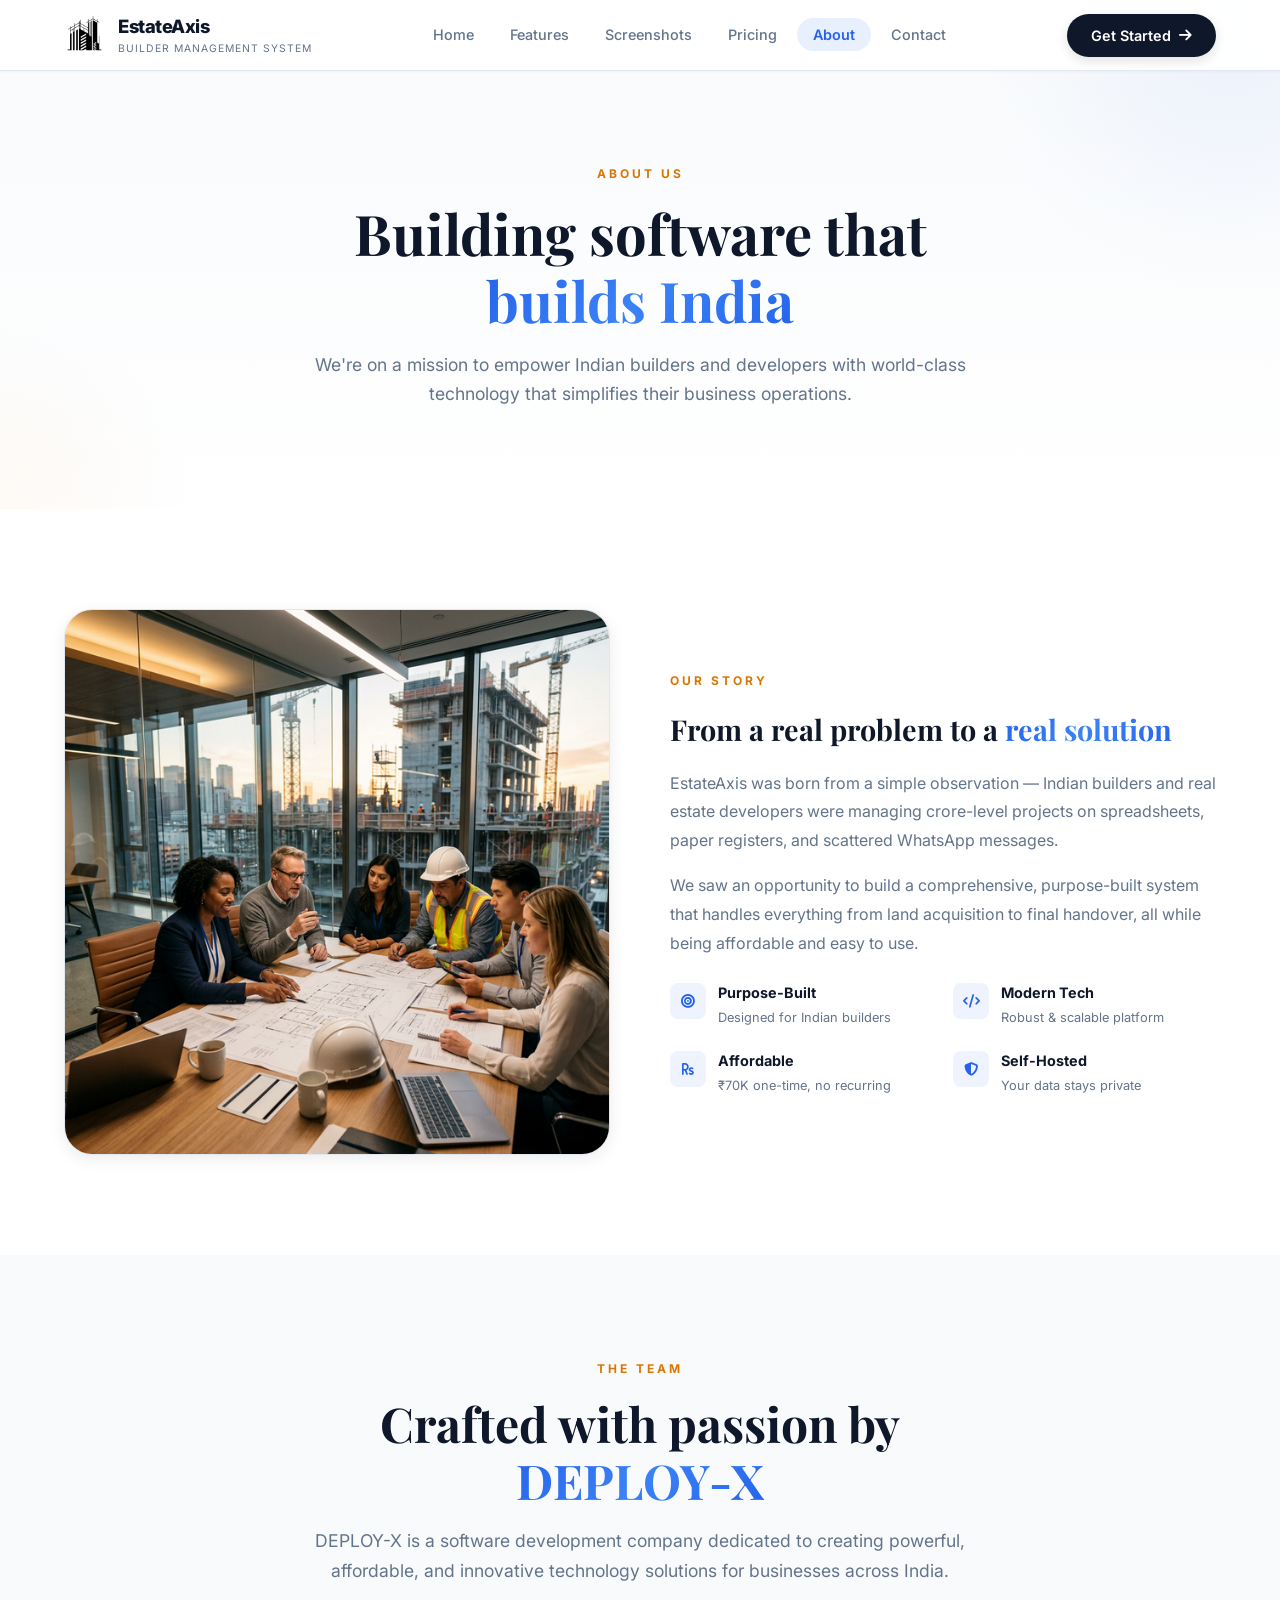
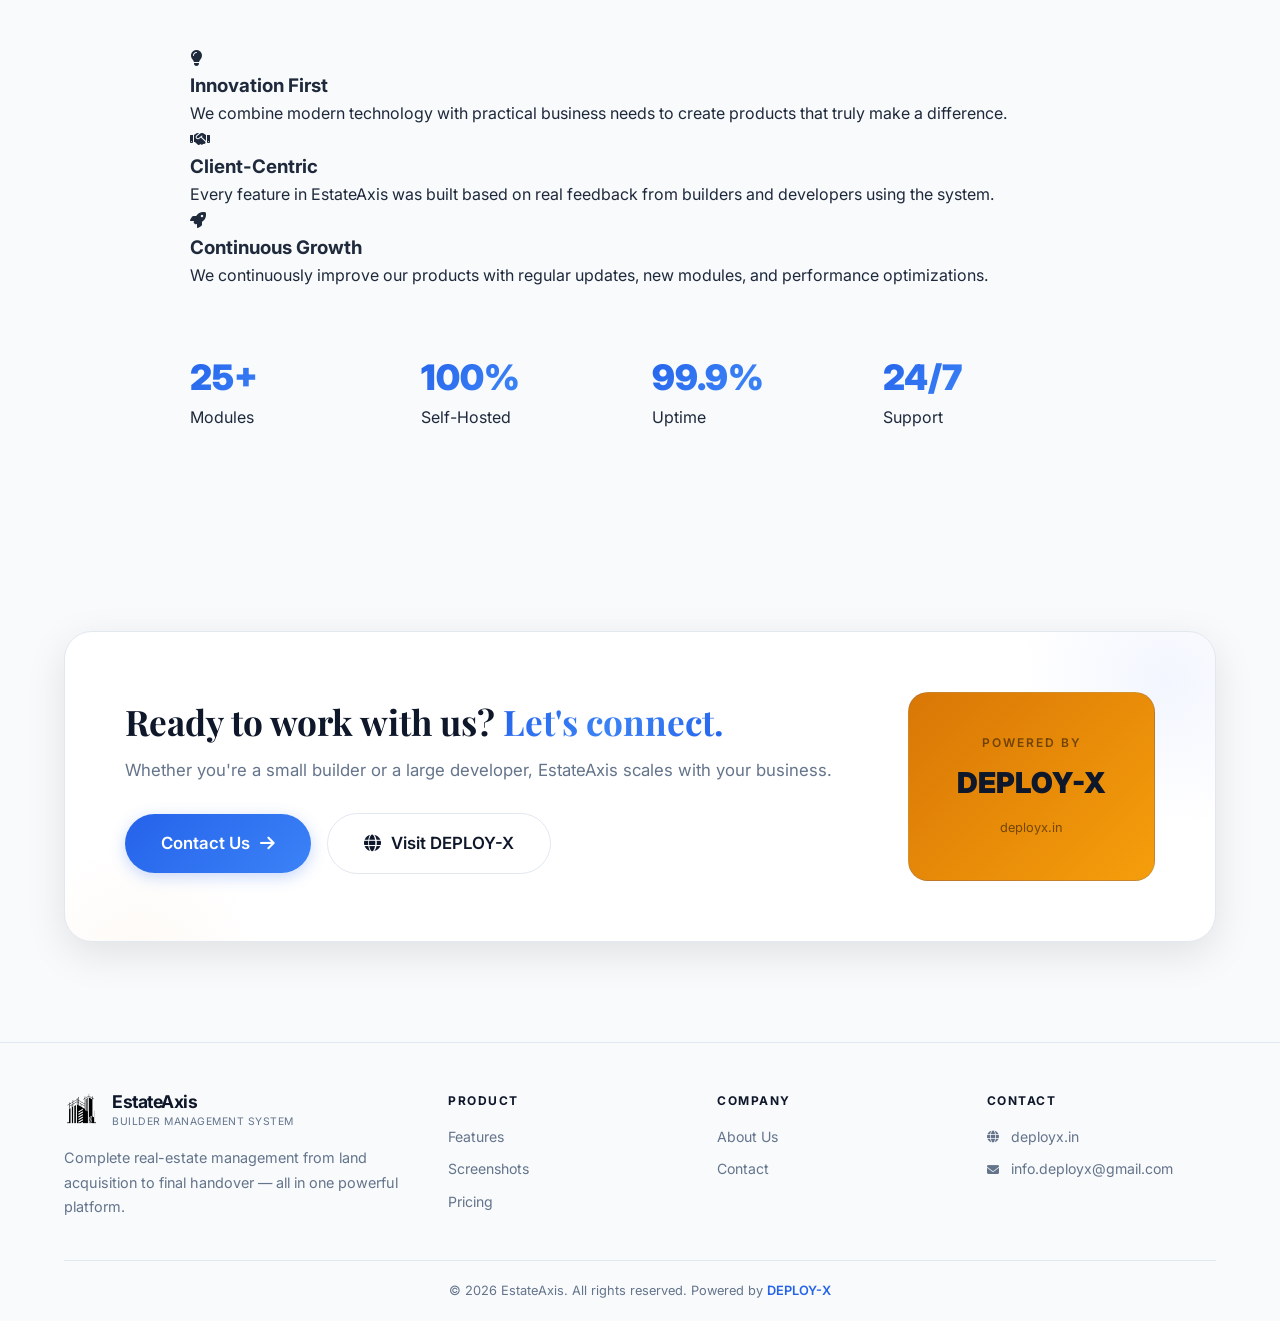
==== about.html @ f469ba67 "feat: complete UI redesign, SEO enhancements, and 3D monitor mockup" ====
<!DOCTYPE html>
<html lang="en">

<head>
    <meta charset="UTF-8">
    <meta name="viewport" content="width=device-width, initial-scale=1.0">
    <title>About Us — EstateAxis Real Estate ERP by DEPLOY-X</title>
    <meta name="description"
        content="Learn about DEPLOY-X, the team of expert developers behind EstateAxis Builder Management System. We build high-performance real estate ERPs and builders software.">
    <meta name="keywords"
        content="DEPLOY-X team, about builder management system, realestate management system developers, builders software company, real estate erp agency">
    <meta name="author" content="DEPLOY-X">
    <meta name="robots" content="index, follow">

    <!-- Open Graph / Facebook -->
    <meta property="og:type" content="website">
    <meta property="og:url" content="https://deployx.in/about.html">
    <meta property="og:title" content="About Us — EstateAxis Real Estate ERP by DEPLOY-X">
    <meta property="og:description"
        content="Learn about DEPLOY-X, the team of expert developers behind EstateAxis Builder Management System. We build high-performance real estate ERPs and builders software.">

    <!-- Twitter -->
    <meta property="twitter:card" content="summary_large_image">
    <meta property="twitter:url" content="https://deployx.in/about.html">
    <meta property="twitter:title" content="About Us — EstateAxis Real Estate ERP by DEPLOY-X">
    <meta property="twitter:description"
        content="Learn about DEPLOY-X, the team of expert developers behind EstateAxis Builder Management System. We build high-performance real estate ERPs and builders software.">

    <link rel="canonical" href="https://deployx.in/about.html">
    <link rel="icon" href="images/logo.png" type="image/png">
    <link
        href="https://fonts.googleapis.com/css2?family=Inter:wght@300;400;500;600;700;800;900&family=Playfair+Display:ital,wght@0,400;0,700;1,400;1,700&display=swap"
        rel="stylesheet">
    <link rel="stylesheet" href="https://cdnjs.cloudflare.com/ajax/libs/font-awesome/6.5.1/css/all.min.css">
    <link rel="stylesheet" href="css/style.css">
    <link rel="stylesheet" href="css/pages.css">
</head>

<body>
    <!-- Navigation -->
    <nav class="navbar" id="navbar">
        <div class="container nav-container">
            <a href="index.html" class="nav-brand">
                <img src="images/logo.png" alt="EstateAxis Logo" class="nav-logo">
                <div class="nav-brand-text">
                    <span class="brand-name">EstateAxis</span>
                    <span class="brand-tagline">Builder Management System</span>
                </div>
            </a>
            <button class="nav-toggle" id="navToggle" aria-label="Toggle navigation">
                <span></span><span></span><span></span>
            </button>
            <ul class="nav-links" id="navLinks">
                <li><a href="index.html">Home</a></li>
                <li><a href="features.html">Features</a></li>
                <li><a href="screenshots.html">Screenshots</a></li>
                <li><a href="pricing.html">Pricing</a></li>
                <li><a href="about.html" class="active">About</a></li>
                <li><a href="contact.html">Contact</a></li>
            </ul>
            <a href="contact.html" class="nav-cta">Get Started <i class="fas fa-arrow-right"></i></a>
        </div>
    </nav>

    <!-- Hero -->
    <section class="page-hero">
        <div class="container">
            <div class="section-header">
                <span class="section-label">ABOUT US</span>
                <h1 class="section-title">Building software that <span class="text-gradient">builds India</span></h1>
                <p class="section-desc">We're on a mission to empower Indian builders and developers with world-class
                    technology that simplifies their business operations.</p>
            </div>
        </div>
    </section>

    <!-- About Story -->
    <section class="about-section">
        <div class="container">
            <div class="about-grid">
                <div class="about-image" data-aos="fade-right">
                    <img src="images/about_team.png" alt="DEPLOY-X Team working on EstateAxis">
                </div>
                <div class="about-text" data-aos="fade-left">
                    <span class="section-label">OUR STORY</span>
                    <h3>From a real problem to a <span class="text-gradient">real solution</span></h3>
                    <p>EstateAxis was born from a simple observation — Indian builders and real estate developers were
                        managing crore-level projects on spreadsheets, paper registers, and scattered WhatsApp messages.
                    </p>
                    <p>We saw an opportunity to build a comprehensive, purpose-built system that handles everything from
                        land acquisition to final handover, all while being affordable and easy to use.</p>
                    <div class="about-highlights">
                        <div class="highlight-item">
                            <i class="fas fa-bullseye"></i>
                            <div>
                                <h4>Purpose-Built</h4>
                                <p>Designed for Indian builders</p>
                            </div>
                        </div>
                        <div class="highlight-item">
                            <i class="fas fa-code"></i>
                            <div>
                                <h4>Modern Tech</h4>
                                <p>Robust &amp; scalable platform</p>
                            </div>
                        </div>
                        <div class="highlight-item">
                            <i class="fas fa-rupee-sign"></i>
                            <div>
                                <h4>Affordable</h4>
                                <p>₹70K one-time, no recurring</p>
                            </div>
                        </div>
                        <div class="highlight-item">
                            <i class="fas fa-shield-alt"></i>
                            <div>
                                <h4>Self-Hosted</h4>
                                <p>Your data stays private</p>
                            </div>
                        </div>
                    </div>
                </div>
            </div>
        </div>
    </section>

    <!-- Built By DEPLOY-X -->
    <section class="timeline-section">
        <div class="container">
            <div class="section-header">
                <span class="section-label">THE TEAM</span>
                <h2 class="section-title">Crafted with passion by <span class="text-gradient">DEPLOY-X</span></h2>
                <p class="section-desc">DEPLOY-X is a software development company dedicated to creating powerful,
                    affordable, and innovative technology solutions for businesses across India.</p>
            </div>

            <div style="max-width: 900px; margin: 0 auto;">
                <div class="why-grid" style="grid-template-columns: repeat(3, 1fr); gap: 24px;">
                    <div class="why-card" data-aos="fade-up">
                        <div class="why-icon"><i class="fas fa-lightbulb"></i></div>
                        <h3>Innovation First</h3>
                        <p>We combine modern technology with practical business needs to create products that truly make
                            a difference.</p>
                    </div>
                    <div class="why-card" data-aos="fade-up" data-delay="100">
                        <div class="why-icon"><i class="fas fa-handshake"></i></div>
                        <h3>Client-Centric</h3>
                        <p>Every feature in EstateAxis was built based on real feedback from builders and developers
                            using the system.</p>
                    </div>
                    <div class="why-card" data-aos="fade-up" data-delay="200">
                        <div class="why-icon"><i class="fas fa-rocket"></i></div>
                        <h3>Continuous Growth</h3>
                        <p>We continuously improve our products with regular updates, new modules, and performance
                            optimizations.</p>
                    </div>
                </div>
            </div>

            <!-- Stats -->
            <div
                style="display: grid; grid-template-columns: repeat(4, 1fr); gap: 24px; max-width: 900px; margin: 60px auto 0;">
                <div class="comparison-card" data-aos="fade-up">
                    <h3
                        style="font-size: 2.2rem; font-weight: 900; background: var(--gradient-text); -webkit-background-clip: text; -webkit-text-fill-color: transparent;">
                        25+</h3>
                    <p>Modules</p>
                </div>
                <div class="comparison-card" data-aos="fade-up" data-delay="100">
                    <h3
                        style="font-size: 2.2rem; font-weight: 900; background: var(--gradient-text); -webkit-background-clip: text; -webkit-text-fill-color: transparent;">
                        100%</h3>
                    <p>Self-Hosted</p>
                </div>
                <div class="comparison-card" data-aos="fade-up" data-delay="200">
                    <h3
                        style="font-size: 2.2rem; font-weight: 900; background: var(--gradient-text); -webkit-background-clip: text; -webkit-text-fill-color: transparent;">
                        99.9%</h3>
                    <p>Uptime</p>
                </div>
                <div class="comparison-card" data-aos="fade-up" data-delay="300">
                    <h3
                        style="font-size: 2.2rem; font-weight: 900; background: var(--gradient-text); -webkit-background-clip: text; -webkit-text-fill-color: transparent;">
                        24/7</h3>
                    <p>Support</p>
                </div>
            </div>
        </div>
    </section>

    <!-- CTA -->
    <section class="cta-section">
        <div class="container">
            <div class="cta-card">
                <div class="cta-content">
                    <h2>Ready to work with us? <span class="text-gradient">Let's connect.</span></h2>
                    <p>Whether you're a small builder or a large developer, EstateAxis scales with your business.</p>
                    <div class="cta-actions">
                        <a href="contact.html" class="btn btn-primary btn-lg">
                            <span>Contact Us</span>
                            <i class="fas fa-arrow-right"></i>
                        </a>
                        <a href="https://deployx.in" target="_blank" class="btn btn-outline btn-lg">
                            <i class="fas fa-globe"></i>
                            <span>Visit DEPLOY-X</span>
                        </a>
                    </div>
                </div>
                <div class="cta-visual">
                    <div class="cta-price-card" style="background: var(--gradient-accent);">
                        <span class="price-label" style="color: rgba(0,0,0,0.5);">Powered By</span>
                        <div class="price-amount" style="color: var(--color-dark); font-size: 1.8rem;">DEPLOY-X</div>
                        <span class="price-note" style="color: rgba(0,0,0,0.5);">deployx.in</span>
                    </div>
                </div>
            </div>
        </div>
    </section>

    <!-- Footer -->
    <footer class="footer">
        <div class="container">
            <div class="footer-grid">
                <div class="footer-brand">
                    <div class="footer-logo">
                        <img src="images/logo.png" alt="EstateAxis">
                        <div>
                            <span class="brand-name">EstateAxis</span>
                            <span class="brand-tagline">Builder Management System</span>
                        </div>
                    </div>
                    <p>Complete real-estate management from land acquisition to final handover — all in one powerful
                        platform.</p>
                </div>
                <div class="footer-links-group">
                    <h4>Product</h4>
                    <ul>
                        <li><a href="features.html">Features</a></li>
                        <li><a href="screenshots.html">Screenshots</a></li>
                        <li><a href="pricing.html">Pricing</a></li>
                    </ul>
                </div>
                <div class="footer-links-group">
                    <h4>Company</h4>
                    <ul>
                        <li><a href="about.html">About Us</a></li>
                        <li><a href="contact.html">Contact</a></li>
                    </ul>
                </div>
                <div class="footer-links-group">
                    <h4>Contact</h4>
                    <ul>
                        <li><a href="https://deployx.in" target="_blank"><i class="fas fa-globe"></i> deployx.in</a>
                        </li>
                        <li><a href="mailto:info.deployx@gmail.com"><i class="fas fa-envelope"></i>
                                info.deployx@gmail.com</a>
                        </li>
                    </ul>
                </div>
            </div>
            <div class="footer-bottom">
                <p>&copy; 2026 EstateAxis. All rights reserved. Powered by <a href="https://deployx.in"
                        target="_blank">DEPLOY-X</a></p>
            </div>
        </div>
    </footer>

    <script src="js/main.js"></script>
</body>

</html>
---- css/style.css ----
/* ===== CSS DESIGN SYSTEM - EstateAxis (Light Theme) ===== */
@import url('https://fonts.googleapis.com/css2?family=Inter:wght@300;400;500;600;700;800;900&family=Playfair+Display:ital,wght@0,400;0,700;1,400;1,700&display=swap');

:root {
    /* Color Palette - Matched to EstateAxis Software */
    --color-primary: #2563EB;
    --color-primary-dark: #1d4ed8;
    --color-primary-light: #3b82f6;
    --color-accent: #D97706;
    --color-accent-dark: #b45309;
    --color-accent-light: #f59e0b;

    --color-dark: #0f172a;
    --color-dark-2: #1e293b;
    --color-dark-3: #334155;
    --color-dark-4: #475569;

    --color-white: #ffffff;
    --color-light: #f8fafc;
    --color-light-2: #f1f5f9;
    --color-light-3: #e2e8f0;
    --color-light-4: #cbd5e1;

    --color-text: #1e293b;
    --color-text-secondary: #475569;
    --color-text-muted: #64748b;
    --color-text-light: #94a3b8;

    --color-success: #16a34a;
    --color-warning: #d97706;
    --color-danger: #dc2626;

    --color-border: #e2e8f0;
    --color-border-light: #f1f5f9;

    /* Gradients */
    --gradient-primary: linear-gradient(135deg, #2563EB 0%, #3b82f6 100%);
    --gradient-accent: linear-gradient(135deg, #D97706 0%, #f59e0b 100%);
    --gradient-hero-overlay: linear-gradient(180deg, rgba(15, 23, 42, 0.6) 0%, rgba(37, 99, 235, 0.35) 40%, rgba(15, 23, 42, 0.7) 100%);
    --gradient-text: linear-gradient(135deg, #2563EB 0%, #3b82f6 50%, #2563EB 100%);
    --gradient-subtle: linear-gradient(180deg, #f8fafc 0%, #ffffff 100%);

    /* Typography */
    --font-primary: 'Inter', -apple-system, BlinkMacSystemFont, sans-serif;
    --font-display: 'Playfair Display', Georgia, serif;

    /* Spacing */
    --section-padding: 100px 0;
    --container-max: 1200px;
    --container-padding: 0 24px;

    /* Borders */
    --radius-sm: 8px;
    --radius-md: 12px;
    --radius-lg: 20px;
    --radius-xl: 28px;
    --radius-full: 100px;

    /* Shadows */
    --shadow-xs: 0 1px 2px rgba(0, 0, 0, 0.04);
    --shadow-sm: 0 2px 8px rgba(0, 0, 0, 0.06);
    --shadow-md: 0 4px 16px rgba(0, 0, 0, 0.08);
    --shadow-lg: 0 12px 40px rgba(0, 0, 0, 0.1);
    --shadow-xl: 0 20px 60px rgba(0, 0, 0, 0.12);
    --shadow-card: 0 1px 3px rgba(0, 0, 0, 0.06), 0 1px 2px rgba(0, 0, 0, 0.04);
    --shadow-card-hover: 0 10px 30px rgba(0, 0, 0, 0.08);
    --shadow-glow: 0 0 30px rgba(37, 99, 235, 0.12);
    --shadow-glow-accent: 0 0 30px rgba(217, 119, 6, 0.1);

    /* Transitions */
    --transition-fast: 0.2s cubic-bezier(0.4, 0, 0.2, 1);
    --transition-base: 0.3s cubic-bezier(0.4, 0, 0.2, 1);
    --transition-smooth: 0.5s cubic-bezier(0.4, 0, 0.2, 1);
    --transition-spring: 0.6s cubic-bezier(0.34, 1.56, 0.64, 1);
}

/* ===== RESET & BASE ===== */
*,
*::before,
*::after {
    margin: 0;
    padding: 0;
    box-sizing: border-box;
}

html {
    scroll-behavior: smooth;
    font-size: 16px;
    -webkit-font-smoothing: antialiased;
    -moz-osx-font-smoothing: grayscale;
}

body {
    font-family: var(--font-primary);
    background: var(--color-white);
    color: var(--color-text);
    line-height: 1.6;
    overflow-x: hidden;
}

img {
    max-width: 100%;
    height: auto;
    display: block;
}

a {
    text-decoration: none;
    color: inherit;
    transition: var(--transition-base);
}

ul {
    list-style: none;
}

.container {
    max-width: var(--container-max);
    margin: 0 auto;
    padding: var(--container-padding);
}

/* ===== TEXT UTILITIES ===== */
.text-gradient {
    background: var(--gradient-text);
    -webkit-background-clip: text;
    -webkit-text-fill-color: transparent;
    background-clip: text;
}

.section-header {
    text-align: center;
    max-width: 700px;
    margin: 0 auto 60px;
}

.section-label {
    display: inline-block;
    font-size: 0.75rem;
    font-weight: 700;
    letter-spacing: 3px;
    text-transform: uppercase;
    color: var(--color-accent);
    margin-bottom: 16px;
}

.section-title {
    font-family: var(--font-display);
    font-size: clamp(2rem, 4vw, 3rem);
    font-weight: 700;
    line-height: 1.2;
    color: var(--color-dark);
    margin-bottom: 16px;
}

.section-desc {
    font-size: 1.1rem;
    color: var(--color-text-muted);
    line-height: 1.7;
}

/* ===== BUTTONS ===== */
.btn {
    display: inline-flex;
    align-items: center;
    gap: 10px;
    padding: 14px 28px;
    border-radius: var(--radius-full);
    font-family: var(--font-primary);
    font-weight: 600;
    font-size: 0.95rem;
    border: none;
    cursor: pointer;
    transition: var(--transition-base);
    position: relative;
    overflow: hidden;
}

.btn-primary {
    background: var(--gradient-primary);
    color: #fff;
    box-shadow: 0 4px 15px rgba(37, 99, 235, 0.25);
}

.btn-primary:hover {
    transform: translateY(-2px);
    box-shadow: 0 8px 25px rgba(37, 99, 235, 0.35);
}

.btn-outline {
    background: transparent;
    color: var(--color-dark);
    border: 1.5px solid var(--color-border);
}

.btn-outline:hover {
    background: var(--color-light);
    border-color: var(--color-light-3);
    transform: translateY(-2px);
}

.btn-ghost {
    background: transparent;
    color: var(--color-text-secondary);
    border: 1.5px solid transparent;
}

.btn-ghost:hover {
    color: var(--color-primary);
}

.btn-accent {
    background: var(--gradient-accent);
    color: #fff;
    font-weight: 700;
    box-shadow: 0 4px 15px rgba(217, 119, 6, 0.25);
}

.btn-accent:hover {
    transform: translateY(-2px);
    box-shadow: 0 8px 25px rgba(217, 119, 6, 0.35);
}

.btn-lg {
    padding: 16px 36px;
    font-size: 1.05rem;
}

/* ===== NAVBAR ===== */
.navbar {
    position: fixed;
    top: 0;
    left: 0;
    right: 0;
    z-index: 1000;
    padding: 12px 0;
    background: rgba(255, 255, 255, 0.95);
    backdrop-filter: blur(20px);
    -webkit-backdrop-filter: blur(20px);
    border-bottom: 1px solid var(--color-border);
    box-shadow: var(--shadow-xs);
    transition: var(--transition-smooth);
}

.navbar.scrolled {
    background: rgba(255, 255, 255, 0.98);
    backdrop-filter: blur(24px);
    -webkit-backdrop-filter: blur(24px);
    box-shadow: var(--shadow-sm);
    padding: 8px 0;
}

.nav-container {
    display: flex;
    align-items: center;
    justify-content: space-between;
}

.nav-brand {
    display: flex;
    align-items: center;
    gap: 12px;
}

.nav-logo {
    width: 42px;
    height: 42px;
    object-fit: contain;
}

.nav-brand-text {
    display: flex;
    flex-direction: column;
}

.brand-name {
    font-weight: 800;
    font-size: 1.15rem;
    color: var(--color-dark);
    letter-spacing: -0.5px;
}

.brand-tagline {
    font-size: 0.65rem;
    color: var(--color-text-muted);
    text-transform: uppercase;
    letter-spacing: 1px;
}

.nav-links {
    display: flex;
    align-items: center;
    gap: 4px;
}

.nav-links a {
    padding: 8px 16px;
    font-size: 0.9rem;
    font-weight: 500;
    color: var(--color-text-muted);
    border-radius: var(--radius-full);
    transition: var(--transition-fast);
}

.nav-links a:hover {
    color: var(--color-primary);
    background: rgba(37, 99, 235, 0.06);
}

.nav-links a.active {
    color: var(--color-primary);
    background: rgba(37, 99, 235, 0.1);
    font-weight: 600;
}

.nav-cta {
    display: inline-flex;
    align-items: center;
    gap: 8px;
    padding: 10px 24px;
    background: var(--color-dark);
    color: #fff;
    font-weight: 600;
    font-size: 0.9rem;
    border-radius: var(--radius-full);
    box-shadow: 0 4px 12px rgba(0, 0, 0, 0.12);
    transition: var(--transition-base);
}

.nav-cta:hover {
    background: var(--color-dark-2);
    transform: translateY(-1px);
    box-shadow: 0 6px 20px rgba(0, 0, 0, 0.18);
}

.nav-toggle {
    display: none;
    flex-direction: column;
    gap: 5px;
    background: none;
    border: none;
    cursor: pointer;
    padding: 4px;
    z-index: 1001;
}

.nav-toggle span {
    width: 24px;
    height: 2px;
    background: var(--color-dark);
    border-radius: 2px;
    transition: var(--transition-base);
}

/* ===== FOOTER ===== */
.footer {
    background: var(--color-light);
    border-top: 1px solid var(--color-border);
    padding: 48px 0 0;
}

.footer-grid {
    display: grid;
    grid-template-columns: 1.5fr 1fr 1fr 1fr;
    gap: 40px;
    padding-bottom: 40px;
}

.footer-brand p {
    color: var(--color-text-muted);
    margin-top: 16px;
    font-size: 0.9rem;
    line-height: 1.7;
}

.footer-logo {
    display: flex;
    align-items: center;
    gap: 12px;
}

.footer-logo img {
    width: 36px;
    height: 36px;
    object-fit: contain;
}

.footer-logo div {
    display: flex;
    flex-direction: column;
}

.footer-logo .brand-name {
    font-size: 1.1rem;
    font-weight: 700;
    color: var(--color-dark);
    display: block;
    line-height: 1.3;
}

.footer-logo .brand-tagline {
    font-size: 0.65rem;
    color: var(--color-text-muted);
    display: block;
    letter-spacing: 0.5px;
}

.footer-social {
    display: flex;
    gap: 10px;
    margin-top: 20px;
}

.footer-social a {
    width: 36px;
    height: 36px;
    display: flex;
    align-items: center;
    justify-content: center;
    border-radius: 50%;
    background: var(--color-white);
    border: 1px solid var(--color-border);
    color: var(--color-text-muted);
    font-size: 0.85rem;
    transition: var(--transition-base);
}

.footer-social a:hover {
    background: var(--color-primary);
    color: #fff;
    border-color: var(--color-primary);
    transform: translateY(-2px);
    box-shadow: 0 4px 12px rgba(37, 99, 235, 0.2);
}

.footer-links-group h4 {
    font-size: 0.75rem;
    font-weight: 700;
    text-transform: uppercase;
    letter-spacing: 1.5px;
    color: var(--color-dark);
    margin-bottom: 16px;
}

.footer-links-group ul {
    display: flex;
    flex-direction: column;
    gap: 10px;
}

.footer-links-group a {
    color: var(--color-text-muted);
    font-size: 0.88rem;
    display: flex;
    align-items: center;
    gap: 8px;
    transition: var(--transition-fast);
}

.footer-links-group a:hover {
    color: var(--color-primary);
}

.footer-links-group a i {
    font-size: 0.75rem;
    width: 16px;
}

.footer-bottom {
    border-top: 1px solid var(--color-border);
    padding: 20px 0;
    text-align: center;
    font-size: 0.8rem;
    color: var(--color-text-muted);
}

.footer-bottom a {
    color: var(--color-primary);
    font-weight: 600;
}

.footer-bottom a:hover {
    color: var(--color-primary-dark);
}

/* ===== CTA SECTION (Global - Light Theme) ===== */
.cta-section {
    padding: var(--section-padding);
    background: var(--color-light);
}

.cta-card {
    display: flex;
    align-items: center;
    justify-content: space-between;
    gap: 48px;
    padding: 60px;
    border-radius: var(--radius-xl);
    background: var(--color-white);
    border: 1px solid var(--color-border);
    box-shadow: var(--shadow-lg);
    position: relative;
    overflow: hidden;
}

.cta-card::before {
    content: '';
    position: absolute;
    top: -100px;
    right: -100px;
    width: 300px;
    height: 300px;
    border-radius: 50%;
    background: radial-gradient(circle, rgba(37, 99, 235, 0.06) 0%, transparent 70%);
}

.cta-card::after {
    content: '';
    position: absolute;
    bottom: -150px;
    left: -50px;
    width: 250px;
    height: 250px;
    border-radius: 50%;
    background: radial-gradient(circle, rgba(217, 119, 6, 0.04) 0%, transparent 70%);
}

.cta-content {
    flex: 1;
    position: relative;
    z-index: 1;
}

.cta-content h2 {
    font-family: var(--font-display);
    font-size: clamp(1.5rem, 3vw, 2.2rem);
    font-weight: 700;
    color: var(--color-dark);
    line-height: 1.3;
    margin-bottom: 12px;
}

.cta-content p {
    color: var(--color-text-muted);
    font-size: 1.05rem;
    margin-bottom: 28px;
    line-height: 1.7;
}

.cta-content strong {
    color: var(--color-primary);
    font-size: 1.15rem;
}

.cta-actions {
    display: flex;
    gap: 16px;
    flex-wrap: wrap;
    align-items: center;
}

.cta-card .btn-ghost {
    color: var(--color-text-muted);
}

.cta-card .btn-ghost:hover {
    color: var(--color-primary);
}

.cta-visual {
    position: relative;
    z-index: 1;
    flex-shrink: 0;
}

.cta-price-card {
    background: linear-gradient(135deg, #eef2ff 0%, #dbeafe 100%);
    border: 1px solid rgba(37, 99, 235, 0.15);
    border-radius: var(--radius-lg);
    padding: 40px 48px;
    text-align: center;
}

.price-label {
    font-size: 0.75rem;
    text-transform: uppercase;
    letter-spacing: 2px;
    color: var(--color-primary);
    display: block;
    margin-bottom: 8px;
    font-weight: 600;
}

.price-amount {
    font-size: 2.5rem;
    font-weight: 900;
    color: var(--color-dark);
    margin-bottom: 8px;
}

.price-note {
    font-size: 0.8rem;
    color: var(--color-text-muted);
}

/* ===== BROWSER FRAME ===== */
.browser-frame {
    background: var(--color-white);
    border-radius: var(--radius-md);
    overflow: hidden;
    border: 1px solid var(--color-border);
    box-shadow: var(--shadow-sm);
}

.browser-dots {
    display: flex;
    gap: 6px;
    padding: 12px 16px;
    background: var(--color-light-2);
    border-bottom: 1px solid var(--color-border);
}

.browser-dots span {
    width: 10px;
    height: 10px;
    border-radius: 50%;
}

.browser-dots span:nth-child(1) {
    background: #ef4444;
}

.browser-dots span:nth-child(2) {
    background: #f59e0b;
}

.browser-dots span:nth-child(3) {
    background: #22c55e;
}

.browser-frame img {
    width: 100%;
    display: block;
}

/* ===== ANIMATIONS ===== */
@keyframes fadeInUp {
    from {
        opacity: 0;
        transform: translateY(30px);
    }

    to {
        opacity: 1;
        transform: translateY(0);
    }
}

@keyframes fadeIn {
    from {
        opacity: 0;
    }

    to {
        opacity: 1;
    }
}

@keyframes slideInLeft {
    from {
        opacity: 0;
        transform: translateX(-40px);
    }

    to {
        opacity: 1;
        transform: translateX(0);
    }
}

@keyframes slideInRight {
    from {
        opacity: 0;
        transform: translateX(40px);
    }

    to {
        opacity: 1;
        transform: translateX(0);
    }
}

@keyframes float {

    0%,
    100% {
        transform: translateY(0);
    }

    50% {
        transform: translateY(-10px);
    }
}

@keyframes pulse-glow {

    0%,
    100% {
        box-shadow: 0 0 20px rgba(37, 99, 235, 0.15);
    }

    50% {
        box-shadow: 0 0 40px rgba(37, 99, 235, 0.25);
    }
}

[data-aos="fade-up"] {
    opacity: 0;
    transform: translateY(30px);
    transition: opacity 0.6s ease, transform 0.6s ease;
}

[data-aos="fade-left"] {
    opacity: 0;
    transform: translateX(30px);
    transition: opacity 0.6s ease, transform 0.6s ease;
}

[data-aos="fade-right"] {
    opacity: 0;
    transform: translateX(-30px);
    transition: opacity 0.6s ease, transform 0.6s ease;
}

[data-aos].aos-animate {
    opacity: 1;
    transform: translate(0, 0);
}

/* ===== RESPONSIVE ===== */
@media (max-width: 1024px) {
    .footer-grid {
        grid-template-columns: 1fr 1fr;
    }

    .cta-card {
        flex-direction: column;
        text-align: center;
        padding: 40px;
    }

    .cta-actions {
        justify-content: center;
    }
}

@media (max-width: 768px) {
    :root {
        --section-padding: 80px 0;
    }

    .nav-links,
    .nav-cta {
        display: none;
    }

    .nav-toggle {
        display: flex;
    }

    .nav-links.active {
        display: flex;
        flex-direction: column;
        position: fixed;
        top: 0;
        left: 0;
        right: 0;
        bottom: 0;
        background: rgba(255, 255, 255, 0.98);
        backdrop-filter: blur(20px);
        align-items: center;
        justify-content: center;
        gap: 8px;
        z-index: 999;
    }

    .nav-links.active a {
        font-size: 1.2rem;
        padding: 14px 32px;
        color: var(--color-dark);
    }

    .nav-links.active a:hover,
    .nav-links.active a.active {
        color: var(--color-primary);
        background: rgba(37, 99, 235, 0.08);
    }

    .footer-grid {
        grid-template-columns: 1fr;
        gap: 32px;
    }

    .section-header {
        margin-bottom: 40px;
    }
}

@media (max-width: 480px) {
    :root {
        --section-padding: 60px 0;
    }

    .section-title {
        font-size: 1.75rem;
    }
}
---- css/pages.css ----
/* ===== PAGES STYLES (Light Theme) ===== */

/* ===== PAGE HERO ===== */
.page-hero {
    padding: 160px 0 40px;
    background: linear-gradient(180deg, var(--color-light) 0%, var(--color-white) 100%);
    position: relative;
    overflow: hidden;
}

.page-hero::before {
    content: '';
    position: absolute;
    top: -200px;
    right: -200px;
    width: 500px;
    height: 500px;
    border-radius: 50%;
    background: radial-gradient(circle, rgba(37, 99, 235, 0.06) 0%, transparent 70%);
}

.page-hero::after {
    content: '';
    position: absolute;
    bottom: -200px;
    left: -200px;
    width: 400px;
    height: 400px;
    border-radius: 50%;
    background: radial-gradient(circle, rgba(217, 119, 6, 0.04) 0%, transparent 70%);
}

.page-hero .container {
    position: relative;
    z-index: 1;
}

.page-hero .section-title {
    font-size: clamp(2.2rem, 5vw, 3.5rem);
    color: var(--color-dark);
}

/* ===== FEATURES PAGE - Module Grid ===== */
.modules-section {
    padding: var(--section-padding);
    background: var(--color-white);
}

.modules-grid {
    display: grid;
    grid-template-columns: repeat(3, 1fr);
    gap: 28px;
}

.module-card {
    padding: 36px;
    border-radius: var(--radius-lg);
    background: var(--color-white);
    border: 1px solid var(--color-border);
    transition: var(--transition-base);
    position: relative;
    overflow: hidden;
    box-shadow: var(--shadow-card);
}

.module-card::before {
    content: '';
    position: absolute;
    top: 0;
    left: 0;
    right: 0;
    height: 3px;
    background: var(--gradient-primary);
    opacity: 0;
    transition: var(--transition-base);
}

.module-card:hover {
    border-color: rgba(37, 99, 235, 0.2);
    transform: translateY(-6px);
    box-shadow: var(--shadow-card-hover);
}

.module-card:hover::before {
    opacity: 1;
}

.module-icon {
    width: 56px;
    height: 56px;
    display: flex;
    align-items: center;
    justify-content: center;
    border-radius: var(--radius-md);
    font-size: 1.3rem;
    margin-bottom: 20px;
}

.module-icon.blue {
    background: rgba(37, 99, 235, 0.08);
    color: var(--color-primary);
}

.module-icon.gold {
    background: rgba(217, 119, 6, 0.08);
    color: var(--color-accent);
}

.module-icon.green {
    background: rgba(22, 163, 74, 0.08);
    color: var(--color-success);
}

.module-icon.red {
    background: rgba(220, 38, 38, 0.08);
    color: var(--color-danger);
}

.module-icon.purple {
    background: rgba(139, 92, 246, 0.08);
    color: #7c3aed;
}

.module-icon.teal {
    background: rgba(20, 184, 166, 0.08);
    color: #0d9488;
}

.module-card h3 {
    font-size: 1.1rem;
    font-weight: 700;
    color: var(--color-dark);
    margin-bottom: 8px;
}

.module-card p {
    font-size: 0.9rem;
    color: var(--color-text-muted);
    line-height: 1.7;
}

.module-card .module-features {
    margin-top: 16px;
    display: flex;
    flex-direction: column;
    gap: 8px;
}

.module-card .module-features li {
    display: flex;
    align-items: center;
    gap: 8px;
    font-size: 0.85rem;
    color: var(--color-text-muted);
}

.module-card .module-features li i {
    color: var(--color-success);
    font-size: 0.7rem;
}

/* Features Workflow - Premium Cards */
.workflow-section {
    padding: var(--section-padding);
    background: var(--color-light);
}

.workflow-steps {
    display: grid;
    grid-template-columns: repeat(4, 1fr);
    gap: 16px;
    position: relative;
}

.workflow-step {
    position: relative;
    display: flex;
    align-items: center;
}

.step-card {
    flex: 1;
    background: var(--color-white);
    border: 1px solid var(--color-border);
    border-radius: var(--radius-lg);
    padding: 32px 24px;
    text-align: center;
    position: relative;
    transition: var(--transition-base);
    box-shadow: var(--shadow-card);
    overflow: hidden;
}

.step-card:hover {
    transform: translateY(-6px);
    box-shadow: var(--shadow-card-hover);
    border-color: rgba(37, 99, 235, 0.2);
}

.step-badge {
    position: absolute;
    top: 16px;
    right: 16px;
    font-size: 0.7rem;
    font-weight: 800;
    color: var(--color-text-light);
    letter-spacing: 1px;
}

.step-icon-wrap {
    width: 64px;
    height: 64px;
    display: flex;
    align-items: center;
    justify-content: center;
    border-radius: var(--radius-md);
    font-size: 1.5rem;
    margin: 0 auto 16px;
    position: relative;
}

.step-icon-wrap.blue {
    background: rgba(37, 99, 235, 0.08);
    color: var(--color-primary);
}

.step-icon-wrap.gold {
    background: rgba(217, 119, 6, 0.08);
    color: var(--color-accent);
}

.step-icon-wrap.green {
    background: rgba(22, 163, 74, 0.08);
    color: var(--color-success);
}

.step-icon-wrap.purple {
    background: rgba(139, 92, 246, 0.08);
    color: #7c3aed;
}

.step-tag {
    display: inline-block;
    padding: 4px 14px;
    border-radius: var(--radius-full);
    font-size: 0.7rem;
    font-weight: 700;
    text-transform: uppercase;
    letter-spacing: 1px;
    margin-bottom: 12px;
}

.step-tag.blue {
    background: rgba(37, 99, 235, 0.08);
    color: var(--color-primary);
}

.step-tag.gold {
    background: rgba(217, 119, 6, 0.08);
    color: var(--color-accent);
}

.step-tag.green {
    background: rgba(22, 163, 74, 0.08);
    color: var(--color-success);
}

.step-tag.purple {
    background: rgba(139, 92, 246, 0.08);
    color: #7c3aed;
}

.step-card h3 {
    font-size: 1.05rem;
    font-weight: 700;
    color: var(--color-dark);
    margin-bottom: 8px;
}

.step-card p {
    font-size: 0.85rem;
    color: var(--color-text-muted);
    line-height: 1.6;
}

.step-connector {
    display: flex;
    align-items: center;
    justify-content: center;
    width: 28px;
    flex-shrink: 0;
    color: var(--color-light-4);
    font-size: 0.75rem;
}

.workflow-step:last-child .step-connector {
    display: none;
}

/* ===== SCREENSHOTS PAGE ===== */
.screenshots-section {
    padding: var(--section-padding);
    background: var(--color-white);
}

.screenshots-grid {
    display: grid;
    grid-template-columns: repeat(2, 1fr);
    gap: 32px;
}

.screenshot-card {
    border-radius: var(--radius-lg);
    overflow: hidden;
    background: var(--color-white);
    border: 1px solid var(--color-border);
    transition: var(--transition-base);
    box-shadow: var(--shadow-card);
}

.screenshot-card:hover {
    transform: translateY(-6px);
    border-color: rgba(37, 99, 235, 0.2);
    box-shadow: var(--shadow-card-hover);
}

.screenshot-card .browser-frame {
    border: none;
    border-radius: 0;
}

.screenshot-info {
    padding: 20px 24px;
}

.screenshot-info h3 {
    font-size: 1rem;
    font-weight: 700;
    color: var(--color-dark);
    margin-bottom: 4px;
}

.screenshot-info p {
    font-size: 0.85rem;
    color: var(--color-text-muted);
}

.screenshot-tag {
    display: inline-block;
    padding: 4px 12px;
    border-radius: var(--radius-full);
    font-size: 0.7rem;
    font-weight: 700;
    text-transform: uppercase;
    letter-spacing: 1px;
    margin-bottom: 8px;
}

.screenshot-tag.projects {
    background: rgba(37, 99, 235, 0.08);
    color: var(--color-primary);
}

.screenshot-tag.sales {
    background: rgba(217, 119, 6, 0.08);
    color: var(--color-accent);
}

.screenshot-tag.finance {
    background: rgba(22, 163, 74, 0.08);
    color: var(--color-success);
}

.screenshot-tag.purchasing {
    background: rgba(139, 92, 246, 0.08);
    color: #7c3aed;
}

.screenshot-tag.reports {
    background: rgba(220, 38, 38, 0.08);
    color: var(--color-danger);
}

.screenshot-tag.settings {
    background: rgba(20, 184, 166, 0.08);
    color: #0d9488;
}

/* ===== PRICING PAGE - Premium Redesign ===== */
.pricing-section {
    padding: 0 0 80px;
    background: var(--color-white);
}

.pricing-hero-layout {
    display: grid;
    grid-template-columns: 1fr 1.3fr;
    gap: 0;
    border-radius: var(--radius-xl);
    overflow: hidden;
    border: 2px solid rgba(37, 99, 235, 0.12);
    box-shadow: var(--shadow-xl);
}

.pricing-main-card {
    background: var(--color-dark);
    padding: 48px 40px;
    text-align: center;
    position: relative;
    display: flex;
    flex-direction: column;
    align-items: center;
    justify-content: center;
}

.pricing-ribbon {
    position: absolute;
    top: 20px;
    left: -30px;
    background: var(--gradient-accent);
    color: #fff;
    font-size: 0.65rem;
    font-weight: 800;
    letter-spacing: 2px;
    padding: 6px 40px;
    transform: rotate(-45deg);
}

.pricing-plan-label {
    display: inline-block;
    padding: 6px 18px;
    border-radius: var(--radius-full);
    background: rgba(255, 255, 255, 0.1);
    border: 1px solid rgba(255, 255, 255, 0.15);
    color: rgba(255, 255, 255, 0.8);
    font-size: 0.75rem;
    font-weight: 700;
    text-transform: uppercase;
    letter-spacing: 1.5px;
    margin-bottom: 24px;
}

.pricing-amount {
    margin-bottom: 8px;
    line-height: 1;
}

.pricing-currency {
    font-size: 1.8rem;
    font-weight: 700;
    color: var(--color-accent-light);
    vertical-align: super;
}

.pricing-value {
    font-size: 3.5rem;
    font-weight: 900;
    color: #fff;
}

.pricing-term {
    font-size: 0.9rem;
    color: rgba(255, 255, 255, 0.5);
    margin-bottom: 28px;
}

.pricing-buy-btn {
    width: 100%;
    justify-content: center;
    margin-bottom: 12px;
}

.pricing-contact-note {
    font-size: 0.8rem;
    color: rgba(255, 255, 255, 0.4);
    margin-bottom: 28px;
}

.pricing-contact-note a {
    color: var(--color-accent-light);
    font-weight: 600;
}

.pricing-trust-row {
    display: flex;
    gap: 20px;
    justify-content: center;
}

.pricing-trust-item {
    display: flex;
    align-items: center;
    gap: 6px;
    font-size: 0.75rem;
    font-weight: 600;
    color: rgba(255, 255, 255, 0.5);
}

.pricing-trust-item i {
    font-size: 0.7rem;
    color: var(--color-accent-light);
}

.pricing-features-card {
    background: var(--color-white);
    padding: 48px 40px;
    display: flex;
    flex-direction: column;
    justify-content: center;
}

.pricing-features-card h3 {
    font-size: 1.2rem;
    font-weight: 700;
    color: var(--color-dark);
    margin-bottom: 24px;
}

.pricing-features-grid {
    display: grid;
    grid-template-columns: 1fr 1fr;
    gap: 8px 24px;
}

.pricing-feat-list {
    display: flex;
    flex-direction: column;
    gap: 12px;
}

.pricing-feat-list li {
    display: flex;
    align-items: center;
    gap: 10px;
    font-size: 0.9rem;
    color: var(--color-text);
}

.pricing-feat-list li i {
    color: var(--color-success);
    font-size: 0.85rem;
    flex-shrink: 0;
}

/* VS Comparison */
.pricing-comparison {
    padding: var(--section-padding);
    background: var(--color-light);
}

.pricing-vs-grid {
    display: grid;
    grid-template-columns: 1fr auto 1fr;
    gap: 24px;
    align-items: stretch;
    max-width: 900px;
    margin: 0 auto;
}

.pricing-vs-card {
    border-radius: var(--radius-lg);
    padding: 36px;
    background: var(--color-white);
    border: 1px solid var(--color-border);
    box-shadow: var(--shadow-card);
    display: flex;
    flex-direction: column;
}

.pricing-vs-card.vs-us {
    border-color: rgba(22, 163, 74, 0.3);
    box-shadow: 0 4px 20px rgba(22, 163, 74, 0.08);
}

.vs-header {
    display: flex;
    align-items: center;
    gap: 12px;
    margin-bottom: 24px;
    padding-bottom: 16px;
    border-bottom: 1px solid var(--color-border);
}

.vs-header i {
    font-size: 1.2rem;
}

.vs-header.them i {
    color: var(--color-danger);
}

.vs-header.us i {
    color: var(--color-success);
}

.vs-header h3 {
    font-size: 1.1rem;
    font-weight: 700;
    color: var(--color-dark);
}

.vs-list {
    display: flex;
    flex-direction: column;
    gap: 14px;
    flex: 1;
    margin-bottom: 24px;
}

.vs-list li {
    display: flex;
    align-items: center;
    gap: 10px;
    font-size: 0.9rem;
    color: var(--color-text-secondary);
}

.vs-list li i {
    width: 18px;
    font-size: 0.75rem;
    flex-shrink: 0;
}

.vs-card.vs-them .vs-list li i,
.pricing-vs-card.vs-them .vs-list li i {
    color: var(--color-danger);
}

.pricing-vs-card.vs-us .vs-list li i {
    color: var(--color-success);
}

.vs-cost {
    padding: 16px;
    border-radius: var(--radius-md);
    background: var(--color-light);
    text-align: center;
}

.vs-cost-label {
    display: block;
    font-size: 0.75rem;
    font-weight: 600;
    text-transform: uppercase;
    letter-spacing: 1px;
    color: var(--color-text-muted);
    margin-bottom: 4px;
}

.vs-cost-amount {
    font-size: 1.5rem;
    font-weight: 900;
}

.vs-cost-amount.red {
    color: var(--color-danger);
}

.vs-cost-amount.green {
    color: var(--color-success);
}

.pricing-vs-divider {
    display: flex;
    align-items: center;
    justify-content: center;
}

.pricing-vs-divider span {
    width: 48px;
    height: 48px;
    display: flex;
    align-items: center;
    justify-content: center;
    border-radius: 50%;
    background: var(--color-dark);
    color: #fff;
    font-weight: 800;
    font-size: 0.85rem;
}

/* Included Grid */
.pricing-included {
    padding: var(--section-padding);
    background: var(--color-white);
}

.included-grid {
    display: grid;
    grid-template-columns: repeat(4, 1fr);
    gap: 24px;
}

.included-card {
    text-align: center;
    padding: 36px 24px;
    border-radius: var(--radius-lg);
    background: var(--color-white);
    border: 1px solid var(--color-border);
    box-shadow: var(--shadow-card);
    transition: var(--transition-base);
}

.included-card:hover {
    transform: translateY(-4px);
    box-shadow: var(--shadow-card-hover);
    border-color: rgba(37, 99, 235, 0.2);
}

.included-icon {
    width: 56px;
    height: 56px;
    display: flex;
    align-items: center;
    justify-content: center;
    border-radius: var(--radius-md);
    font-size: 1.3rem;
    margin: 0 auto 16px;
}

.included-icon.blue {
    background: rgba(37, 99, 235, 0.08);
    color: var(--color-primary);
}

.included-icon.gold {
    background: rgba(217, 119, 6, 0.08);
    color: var(--color-accent);
}

.included-icon.green {
    background: rgba(22, 163, 74, 0.08);
    color: var(--color-success);
}

.included-icon.purple {
    background: rgba(139, 92, 246, 0.08);
    color: #7c3aed;
}

.included-card h3 {
    font-size: 1rem;
    font-weight: 700;
    color: var(--color-dark);
    margin-bottom: 8px;
}

.included-card p {
    font-size: 0.85rem;
    color: var(--color-text-muted);
    line-height: 1.6;
}

/* FAQ */
.pricing-faq {
    padding: var(--section-padding);
    background: var(--color-light);
}

.faq-grid {
    max-width: 800px;
    margin: 0 auto;
    display: flex;
    flex-direction: column;
    gap: 16px;
}

.faq-item {
    display: flex;
    gap: 20px;
    align-items: flex-start;
    padding: 28px;
    border-radius: var(--radius-lg);
    background: var(--color-white);
    border: 1px solid var(--color-border);
    box-shadow: var(--shadow-card);
    transition: var(--transition-base);
}

.faq-item:hover {
    border-color: rgba(37, 99, 235, 0.15);
    box-shadow: var(--shadow-card-hover);
}

.faq-icon {
    width: 44px;
    height: 44px;
    display: flex;
    align-items: center;
    justify-content: center;
    border-radius: var(--radius-md);
    background: rgba(37, 99, 235, 0.08);
    color: var(--color-primary);
    font-size: 1rem;
    flex-shrink: 0;
}

.faq-item h3 {
    font-size: 1rem;
    font-weight: 700;
    color: var(--color-dark);
    margin-bottom: 6px;
}

.faq-item p {
    font-size: 0.9rem;
    color: var(--color-text-muted);
    line-height: 1.6;
}

.faq-item a {
    color: var(--color-primary);
    font-weight: 600;
}

.faq-item a:hover {
    color: var(--color-primary-dark);
}

/* ===== ABOUT PAGE ===== */
.about-section {
    padding: var(--section-padding);
    background: var(--color-white);
}

.about-grid {
    display: grid;
    grid-template-columns: 1fr 1fr;
    gap: 60px;
    align-items: center;
}

.about-image {
    border-radius: var(--radius-xl);
    overflow: hidden;
    border: 1px solid var(--color-border);
    box-shadow: var(--shadow-md);
}

.about-image img {
    width: 100%;
    height: 100%;
    object-fit: cover;
}

.about-text h3 {
    font-family: var(--font-display);
    font-size: 1.8rem;
    font-weight: 700;
    color: var(--color-dark);
    margin-bottom: 16px;
}

.about-text p {
    color: var(--color-text-muted);
    font-size: 1rem;
    line-height: 1.8;
    margin-bottom: 16px;
}

.about-highlights {
    display: grid;
    grid-template-columns: 1fr 1fr;
    gap: 20px;
    margin-top: 24px;
}

.highlight-item {
    display: flex;
    align-items: flex-start;
    gap: 12px;
}

.highlight-item i {
    width: 36px;
    height: 36px;
    display: flex;
    align-items: center;
    justify-content: center;
    border-radius: var(--radius-sm);
    background: rgba(37, 99, 235, 0.08);
    color: var(--color-primary);
    font-size: 0.85rem;
    flex-shrink: 0;
    margin-top: 2px;
}

.highlight-item div h4 {
    font-size: 0.9rem;
    font-weight: 700;
    color: var(--color-dark);
    margin-bottom: 2px;
}

.highlight-item div p {
    font-size: 0.8rem;
    color: var(--color-text-muted);
    margin-bottom: 0;
}

/* Timeline */
.timeline-section {
    padding: var(--section-padding);
    background: var(--color-light);
}

.timeline {
    max-width: 700px;
    margin: 0 auto;
    position: relative;
}

.timeline::before {
    content: '';
    position: absolute;
    top: 0;
    left: 24px;
    bottom: 0;
    width: 2px;
    background: linear-gradient(to bottom, var(--color-primary), var(--color-accent), var(--color-light-3));
}

.timeline-item {
    padding-left: 64px;
    margin-bottom: 40px;
    position: relative;
}

.timeline-dot {
    width: 12px;
    height: 12px;
    border-radius: 50%;
    background: var(--color-primary);
    position: absolute;
    left: 19px;
    top: 4px;
    border: 2px solid var(--color-light);
    box-shadow: 0 0 0 4px rgba(37, 99, 235, 0.1);
}

.timeline-item h3 {
    font-size: 1.05rem;
    font-weight: 700;
    color: var(--color-dark);
    margin-bottom: 4px;
}

.timeline-item .timeline-date {
    font-size: 0.8rem;
    color: var(--color-accent);
    font-weight: 600;
    margin-bottom: 8px;
    display: block;
}

.timeline-item p {
    font-size: 0.9rem;
    color: var(--color-text-muted);
    line-height: 1.6;
}

/* ===== CONTACT PAGE ===== */

/* Contact Action Cards */
.contact-cards-section {
    padding: 0 0 60px;
    background: var(--color-white);
}

.contact-cards-grid {
    display: grid;
    grid-template-columns: repeat(3, 1fr);
    gap: 24px;
}

.contact-action-card {
    display: flex;
    flex-direction: column;
    align-items: center;
    text-align: center;
    padding: 40px 28px;
    border-radius: var(--radius-lg);
    background: var(--color-white);
    border: 1px solid var(--color-border);
    box-shadow: var(--shadow-card);
    transition: var(--transition-base);
    text-decoration: none;
    cursor: pointer;
}

.contact-action-card:hover {
    transform: translateY(-6px);
    box-shadow: var(--shadow-card-hover);
    border-color: rgba(37, 99, 235, 0.2);
}

.contact-action-icon {
    width: 64px;
    height: 64px;
    display: flex;
    align-items: center;
    justify-content: center;
    border-radius: var(--radius-md);
    font-size: 1.5rem;
    margin-bottom: 20px;
}

.contact-action-icon.green {
    background: rgba(22, 163, 74, 0.08);
    color: var(--color-success);
}

.contact-action-icon.blue {
    background: rgba(37, 99, 235, 0.08);
    color: var(--color-primary);
}

.contact-action-icon.gold {
    background: rgba(217, 119, 6, 0.08);
    color: var(--color-accent);
}

.contact-action-card h3 {
    font-size: 1.1rem;
    font-weight: 700;
    color: var(--color-dark);
    margin-bottom: 8px;
}

.contact-action-value {
    font-size: 1rem;
    font-weight: 600;
    color: var(--color-primary);
    margin-bottom: 4px;
}

.contact-action-desc {
    font-size: 0.8rem;
    color: var(--color-text-muted);
    margin-bottom: 20px;
}

.contact-action-btn {
    display: inline-flex;
    align-items: center;
    gap: 8px;
    padding: 10px 24px;
    border-radius: var(--radius-full);
    font-size: 0.85rem;
    font-weight: 700;
    transition: var(--transition-base);
}

.contact-action-btn.green {
    background: rgba(22, 163, 74, 0.08);
    color: var(--color-success);
}

.contact-action-card:hover .contact-action-btn.green {
    background: var(--color-success);
    color: #fff;
}

.contact-action-btn.blue {
    background: rgba(37, 99, 235, 0.08);
    color: var(--color-primary);
}

.contact-action-card:hover .contact-action-btn.blue {
    background: var(--color-primary);
    color: #fff;
}

.contact-action-btn.gold {
    background: rgba(217, 119, 6, 0.08);
    color: var(--color-accent);
}

.contact-action-card:hover .contact-action-btn.gold {
    background: var(--color-accent);
    color: #fff;
}

/* Contact Benefits */
.contact-benefits {
    display: flex;
    flex-direction: column;
    gap: 16px;
    margin: 32px 0;
}

.contact-benefit {
    display: flex;
    align-items: flex-start;
    gap: 14px;
}

.benefit-check {
    width: 28px;
    height: 28px;
    display: flex;
    align-items: center;
    justify-content: center;
    border-radius: 50%;
    background: rgba(22, 163, 74, 0.08);
    color: var(--color-success);
    font-size: 0.65rem;
    flex-shrink: 0;
    margin-top: 2px;
}

.contact-benefit h4 {
    font-size: 0.9rem;
    font-weight: 700;
    color: var(--color-dark);
    margin-bottom: 2px;
}

.contact-benefit p {
    font-size: 0.8rem;
    color: var(--color-text-muted);
    margin-bottom: 0;
}

/* Quick Contact Strip */
.quick-contact-strip {
    display: flex;
    flex-direction: column;
    gap: 12px;
    padding: 20px;
    border-radius: var(--radius-md);
    background: var(--color-light);
    border: 1px solid var(--color-border);
}

.quick-contact-item {
    display: flex;
    align-items: center;
    gap: 12px;
    font-size: 0.9rem;
    font-weight: 600;
    color: var(--color-primary);
    text-decoration: none;
    transition: var(--transition-fast);
}

.quick-contact-item:hover {
    color: var(--color-primary-dark);
}

.quick-contact-item i {
    width: 32px;
    height: 32px;
    display: flex;
    align-items: center;
    justify-content: center;
    border-radius: 50%;
    background: rgba(37, 99, 235, 0.08);
    font-size: 0.8rem;
}

/* Contact Form Section */
.contact-section {
    padding: var(--section-padding);
    background: var(--color-light);
}

.contact-info-centered {
    max-width: 700px;
    margin: 0 auto;
    text-align: center;
    padding: 48px;
    border-radius: var(--radius-xl);
    background: var(--color-white);
    border: 1px solid var(--color-border);
    box-shadow: var(--shadow-lg);
}

.contact-info-centered h3 {
    font-family: var(--font-display);
    font-size: 1.8rem;
    font-weight: 700;
    color: var(--color-dark);
    margin-bottom: 12px;
}

.contact-info-centered>p {
    color: var(--color-text-muted);
    font-size: 1rem;
    line-height: 1.7;
    margin-bottom: 32px;
}

.contact-benefits-grid {
    display: grid;
    grid-template-columns: 1fr 1fr;
    gap: 16px;
    text-align: left;
    margin-bottom: 32px;
}

.contact-grid {
    display: grid;
    grid-template-columns: 1fr 1fr;
    gap: 48px;
}

.contact-info h3 {
    font-family: var(--font-display);
    font-size: 1.8rem;
    font-weight: 700;
    color: var(--color-dark);
    margin-bottom: 16px;
}

.contact-info>p {
    color: var(--color-text-muted);
    font-size: 1rem;
    line-height: 1.8;
    margin-bottom: 36px;
}

.contact-methods {
    display: flex;
    flex-direction: column;
    gap: 24px;
}

.contact-method {
    display: flex;
    align-items: center;
    gap: 16px;
    padding: 20px;
    border-radius: var(--radius-md);
    background: var(--color-light);
    border: 1px solid var(--color-border);
    transition: var(--transition-base);
}

.contact-method:hover {
    border-color: rgba(37, 99, 235, 0.2);
    box-shadow: var(--shadow-sm);
}

.contact-method-icon {
    width: 48px;
    height: 48px;
    display: flex;
    align-items: center;
    justify-content: center;
    border-radius: var(--radius-sm);
    background: var(--gradient-primary);
    color: #fff;
    font-size: 1.1rem;
    flex-shrink: 0;
}

.contact-method h4 {
    font-size: 0.85rem;
    font-weight: 600;
    color: var(--color-text-muted);
    text-transform: uppercase;
    letter-spacing: 1px;
    margin-bottom: 2px;
}

.contact-method p {
    font-size: 1rem;
    color: var(--color-dark);
    font-weight: 600;
}

.contact-method a {
    color: var(--color-primary);
}

.contact-method a:hover {
    color: var(--color-primary-dark);
}

.contact-form-card {
    padding: 40px;
    border-radius: var(--radius-xl);
    background: var(--color-white);
    border: 1px solid var(--color-border);
    box-shadow: var(--shadow-md);
}

.contact-form-card h3 {
    font-size: 1.3rem;
    font-weight: 700;
    color: var(--color-dark);
    margin-bottom: 24px;
}

.form-group {
    margin-bottom: 20px;
}

.form-group label {
    display: block;
    font-size: 0.8rem;
    font-weight: 600;
    text-transform: uppercase;
    letter-spacing: 1px;
    color: var(--color-text-muted);
    margin-bottom: 8px;
}

.form-group input,
.form-group textarea,
.form-group select {
    width: 100%;
    padding: 14px 18px;
    border-radius: var(--radius-md);
    border: 1px solid var(--color-border);
    background: var(--color-light);
    color: var(--color-text);
    font-family: var(--font-primary);
    font-size: 0.95rem;
    transition: var(--transition-fast);
    outline: none;
}

.form-group input:focus,
.form-group textarea:focus,
.form-group select:focus {
    border-color: var(--color-primary);
    box-shadow: 0 0 0 3px rgba(37, 99, 235, 0.08);
    background: var(--color-white);
}

.form-group textarea {
    min-height: 120px;
    resize: vertical;
}

.form-group select option {
    background: var(--color-white);
}

.form-row {
    display: grid;
    grid-template-columns: 1fr 1fr;
    gap: 16px;
}

/* ===== RESPONSIVE ===== */
@media (max-width: 1024px) {
    .modules-grid {
        grid-template-columns: repeat(2, 1fr);
    }

    .about-grid,
    .contact-grid {
        grid-template-columns: 1fr;
    }

    .about-image {
        max-height: 400px;
    }

    .pricing-hero-layout {
        grid-template-columns: 1fr;
    }

    .pricing-vs-grid {
        grid-template-columns: 1fr;
        gap: 16px;
    }

    .pricing-vs-divider {
        padding: 8px 0;
    }

    .included-grid {
        grid-template-columns: repeat(2, 1fr);
    }

    .contact-cards-grid {
        grid-template-columns: 1fr;
    }
}

@media (max-width: 768px) {
    .modules-grid {
        grid-template-columns: 1fr;
    }

    .screenshots-grid {
        grid-template-columns: 1fr;
    }

    .workflow-steps {
        grid-template-columns: 1fr 1fr;
        gap: 24px;
    }

    .step-connector {
        display: none;
    }

    .about-highlights {
        grid-template-columns: 1fr;
    }

    .form-row {
        grid-template-columns: 1fr;
    }

    .pricing-main-card {
        padding: 40px 24px;
    }

    .pricing-features-card {
        padding: 40px 24px;
    }

    .pricing-features-grid {
        grid-template-columns: 1fr;
    }

    .included-grid {
        grid-template-columns: 1fr;
    }
}

@media (max-width: 480px) {
    .workflow-steps {
        grid-template-columns: 1fr;
    }
}

/* ===== PAGE CTA SECTION (Light Theme) ===== */
.cta-section {
    padding: var(--section-padding);
    background: var(--color-light);
}

.cta-card {
    display: flex;
    align-items: center;
    justify-content: space-between;
    gap: 48px;
    padding: 60px;
    border-radius: var(--radius-xl);
    background: var(--color-white);
    border: 1px solid var(--color-border);
    box-shadow: var(--shadow-lg);
    position: relative;
    overflow: hidden;
}

.cta-card::before {
    content: '';
    position: absolute;
    top: -100px;
    right: -100px;
    width: 300px;
    height: 300px;
    border-radius: 50%;
    background: radial-gradient(circle, rgba(37, 99, 235, 0.06) 0%, transparent 70%);
}

.cta-card::after {
    content: '';
    position: absolute;
    bottom: -150px;
    left: -50px;
    width: 250px;
    height: 250px;
    border-radius: 50%;
    background: radial-gradient(circle, rgba(217, 119, 6, 0.04) 0%, transparent 70%);
}

.cta-content {
    flex: 1;
    position: relative;
    z-index: 1;
}

.cta-content h2 {
    font-family: var(--font-display);
    font-size: clamp(1.5rem, 3vw, 2.2rem);
    font-weight: 700;
    color: var(--color-dark);
    line-height: 1.3;
    margin-bottom: 12px;
}

.cta-content p {
    color: var(--color-text-muted);
    font-size: 1.05rem;
    margin-bottom: 28px;
    line-height: 1.7;
}

.cta-content strong {
    color: var(--color-primary);
    font-size: 1.15rem;
}

.cta-actions {
    display: flex;
    gap: 16px;
    flex-wrap: wrap;
    align-items: center;
}

.cta-card .btn-ghost {
    color: var(--color-text-muted);
}

.cta-card .btn-ghost:hover {
    color: var(--color-primary);
}

.cta-visual {
    position: relative;
    z-index: 1;
    flex-shrink: 0;
}

.cta-price-card {
    background: linear-gradient(135deg, #eef2ff 0%, #dbeafe 100%);
    border: 1px solid rgba(37, 99, 235, 0.15);
    border-radius: var(--radius-lg);
    padding: 40px 48px;
    text-align: center;
}

.price-label {
    font-size: 0.75rem;
    text-transform: uppercase;
    letter-spacing: 2px;
    color: var(--color-primary);
    display: block;
    margin-bottom: 8px;
    font-weight: 600;
}

.price-amount {
    font-size: 2.5rem;
    font-weight: 900;
    color: var(--color-dark);
    margin-bottom: 8px;
}

.price-note {
    font-size: 0.8rem;
    color: var(--color-text-muted);
}

/* Features CTA Enhancements */
.features-cta {
    padding: 80px 0 100px;
}

.features-cta-card {
    padding: 64px 60px;
}

.cta-badge {
    display: inline-flex;
    align-items: center;
    gap: 8px;
    padding: 8px 18px;
    border-radius: var(--radius-full);
    background: rgba(217, 119, 6, 0.08);
    color: var(--color-accent);
    font-size: 0.75rem;
    font-weight: 800;
    letter-spacing: 2px;
    text-transform: uppercase;
    margin-bottom: 20px;
}

.cta-badge i {
    font-size: 0.85rem;
}

.cta-highlights {
    display: grid;
    grid-template-columns: repeat(4, 1fr);
    gap: 12px;
    margin-bottom: 32px;
}

.cta-highlight-item {
    display: flex;
    align-items: center;
    gap: 10px;
    padding: 12px 16px;
    border-radius: var(--radius-md);
    background: var(--color-light);
    border: 1px solid var(--color-border);
}

.cta-highlight-item i {
    color: var(--color-primary);
    font-size: 1rem;
}

.cta-highlight-item span {
    color: var(--color-dark);
    font-weight: 600;
    font-size: 0.85rem;
    white-space: nowrap;
}

.cta-trust-badges {
    display: flex;
    justify-content: center;
    gap: 12px;
    margin-top: 16px;
}

.trust-badge {
    display: flex;
    align-items: center;
    gap: 6px;
    padding: 8px 14px;
    border-radius: var(--radius-full);
    background: var(--color-light);
    border: 1px solid var(--color-border);
    color: var(--color-text-muted);
    font-size: 0.75rem;
    font-weight: 600;
}

.trust-badge i {
    font-size: 0.7rem;
    color: var(--color-primary);
}

@media (max-width: 1024px) {
    .cta-card {
        flex-direction: column;
        text-align: center;
        padding: 40px;
    }

    .cta-actions {
        justify-content: center;
    }

    .features-cta-card {
        padding: 40px 32px;
    }

    .cta-highlights {
        grid-template-columns: repeat(2, 1fr);
    }
}

@media (max-width: 768px) {
    .cta-highlights {
        grid-template-columns: 1fr 1fr;
        gap: 10px;
    }
}

@media (max-width: 480px) {
    .cta-card {
        padding: 28px;
    }

    .features-cta-card {
        padding: 28px 20px;
    }

    .cta-highlights {
        grid-template-columns: 1fr;
    }

    .cta-trust-badges {
        flex-wrap: wrap;
        justify-content: center;
    }

    .cta-price-card {
        padding: 28px 32px;
    }

    .price-amount {
        font-size: 2rem;
    }
}
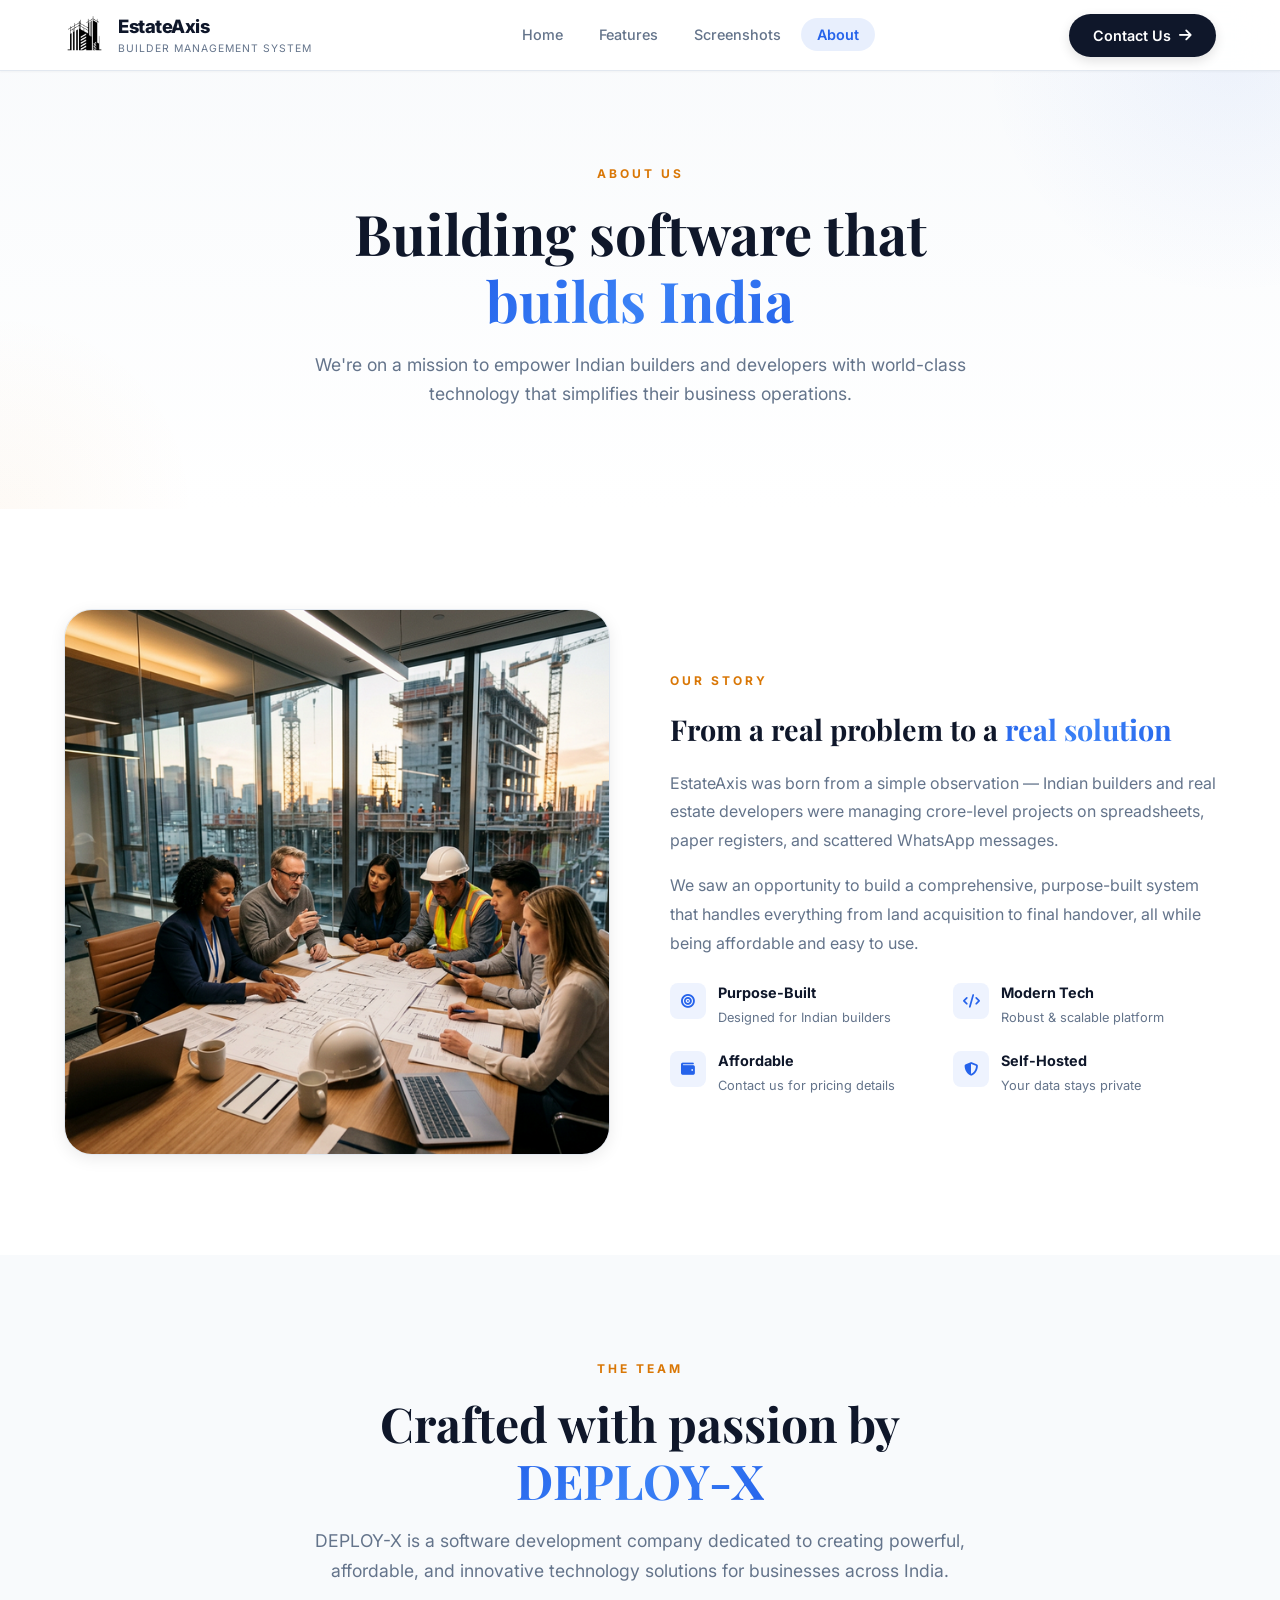
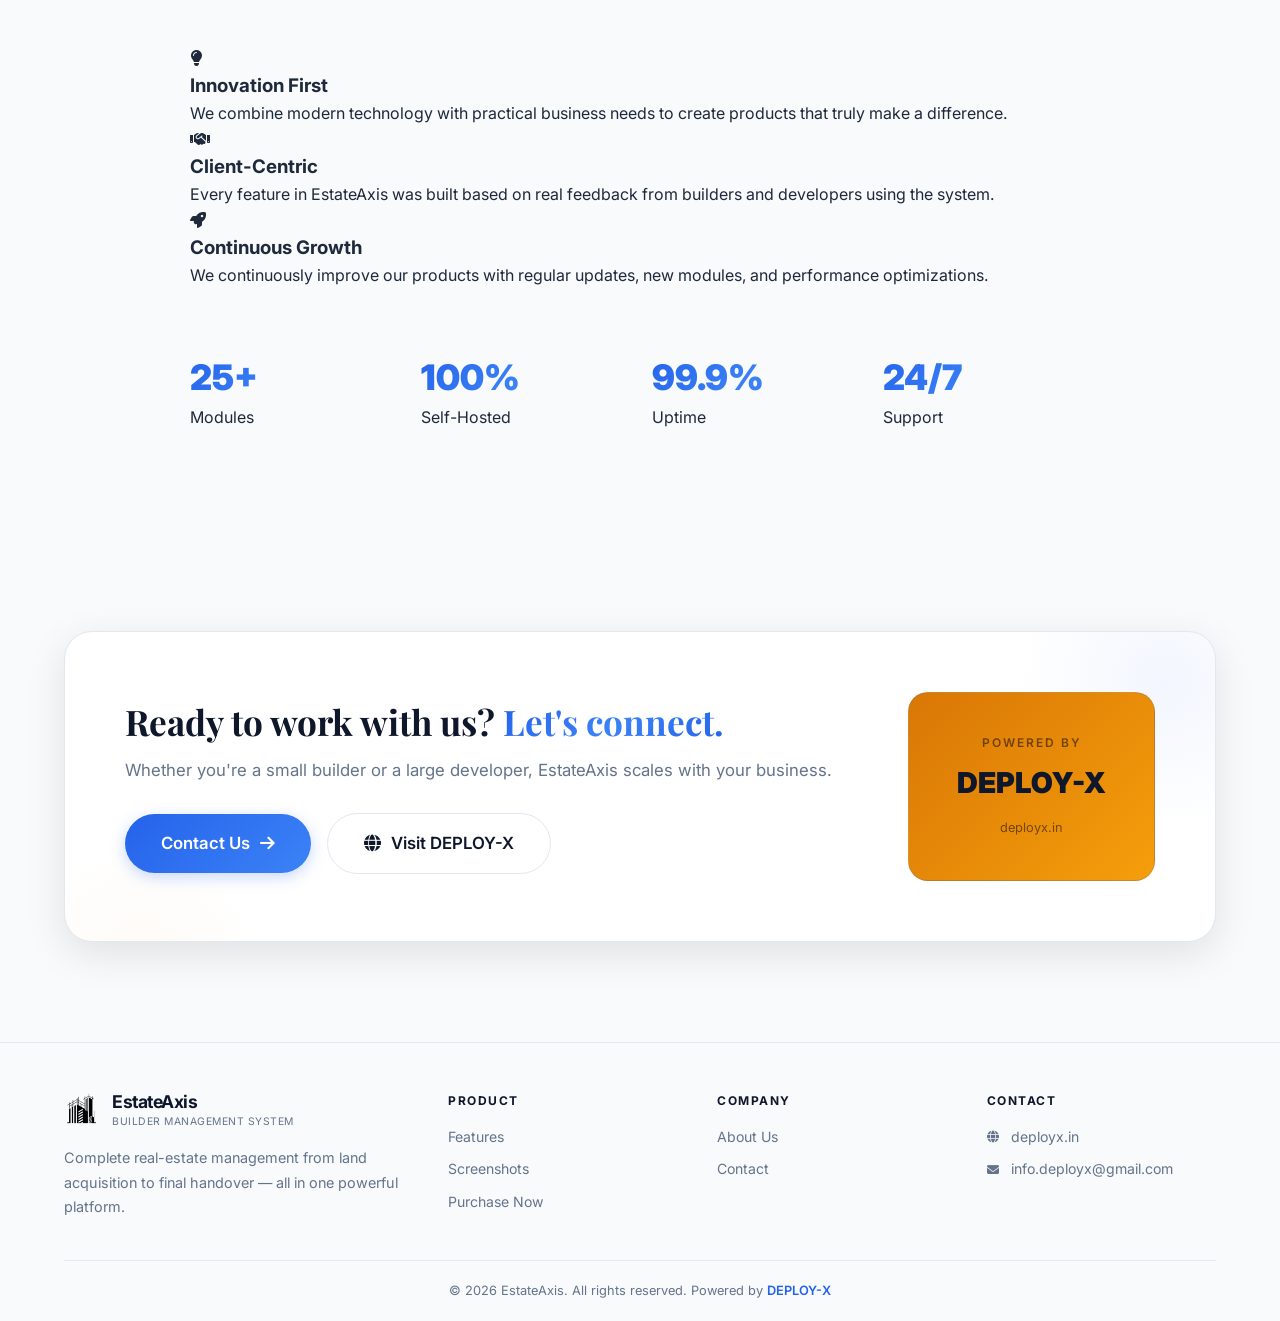
==== commit 1b96b013: "Remove pricing and purchase now buttons" ====
--- a/about.html
+++ b/about.html
@@ -54,11 +54,9 @@
                 <li><a href="index.html">Home</a></li>
                 <li><a href="features.html">Features</a></li>
                 <li><a href="screenshots.html">Screenshots</a></li>
-                <li><a href="pricing.html">Pricing</a></li>
                 <li><a href="about.html" class="active">About</a></li>
-                <li><a href="contact.html">Contact</a></li>
             </ul>
-            <a href="contact.html" class="nav-cta">Get Started <i class="fas fa-arrow-right"></i></a>
+            <a href="contact.html" class="nav-cta">Contact Us <i class="fas fa-arrow-right"></i></a>
         </div>
     </nav>
 
@@ -105,10 +103,10 @@
                             </div>
                         </div>
                         <div class="highlight-item">
-                            <i class="fas fa-rupee-sign"></i>
+                            <i class="fas fa-wallet"></i>
                             <div>
                                 <h4>Affordable</h4>
-                                <p>₹70K one-time, no recurring</p>
+                                <p>Contact us for pricing details</p>
                             </div>
                         </div>
                         <div class="highlight-item">
@@ -237,7 +235,7 @@
                     <ul>
                         <li><a href="features.html">Features</a></li>
                         <li><a href="screenshots.html">Screenshots</a></li>
-                        <li><a href="pricing.html">Pricing</a></li>
+                        <li><a href="contact.html">Purchase Now</a></li>
                     </ul>
                 </div>
                 <div class="footer-links-group">
--- a/css/style.css
+++ b/css/style.css
@@ -768,32 +768,76 @@
         display: flex;
     }
 
+    /* Slide-down dropdown panel */
     .nav-links.active {
         display: flex;
         flex-direction: column;
-        position: fixed;
-        top: 0;
-        left: 0;
-        right: 0;
-        bottom: 0;
+        position: absolute;
+        top: 100%;
+        left: 16px;
+        right: 16px;
         background: rgba(255, 255, 255, 0.98);
-        backdrop-filter: blur(20px);
-        align-items: center;
-        justify-content: center;
-        gap: 8px;
+        backdrop-filter: blur(24px);
+        -webkit-backdrop-filter: blur(24px);
+        border: 1px solid var(--color-border);
+        border-radius: 16px;
+        padding: 12px;
+        gap: 4px;
         z-index: 999;
+        box-shadow: 0 20px 60px rgba(0, 0, 0, 0.12), 0 4px 12px rgba(0, 0, 0, 0.06);
+        animation: slideDown 0.3s cubic-bezier(0.16, 1, 0.3, 1) forwards;
+        transform-origin: top center;
+    }
+
+    @keyframes slideDown {
+        from {
+            opacity: 0;
+            transform: translateY(-12px) scale(0.97);
+        }
+
+        to {
+            opacity: 1;
+            transform: translateY(0) scale(1);
+        }
+    }
+
+    .nav-links.active li {
+        list-style: none;
     }
 
     .nav-links.active a {
-        font-size: 1.2rem;
-        padding: 14px 32px;
+        display: block;
+        font-size: 0.95rem;
+        font-weight: 500;
+        padding: 14px 18px;
         color: var(--color-dark);
-    }
-
-    .nav-links.active a:hover,
+        border-radius: 10px;
+        transition: background 0.2s ease, color 0.2s ease;
+    }
+
+    .nav-links.active a:hover {
+        background: rgba(37, 99, 235, 0.06);
+        color: var(--color-primary);
+    }
+
     .nav-links.active a.active {
-        color: var(--color-primary);
-        background: rgba(37, 99, 235, 0.08);
+        background: var(--color-primary);
+        color: #fff;
+        font-weight: 600;
+    }
+
+    /* Hamburger → X animation */
+    .nav-toggle.active span:nth-child(1) {
+        transform: rotate(45deg) translate(5px, 5px);
+    }
+
+    .nav-toggle.active span:nth-child(2) {
+        opacity: 0;
+        transform: scaleX(0);
+    }
+
+    .nav-toggle.active span:nth-child(3) {
+        transform: rotate(-45deg) translate(5px, -5px);
     }
 
     .footer-grid {
